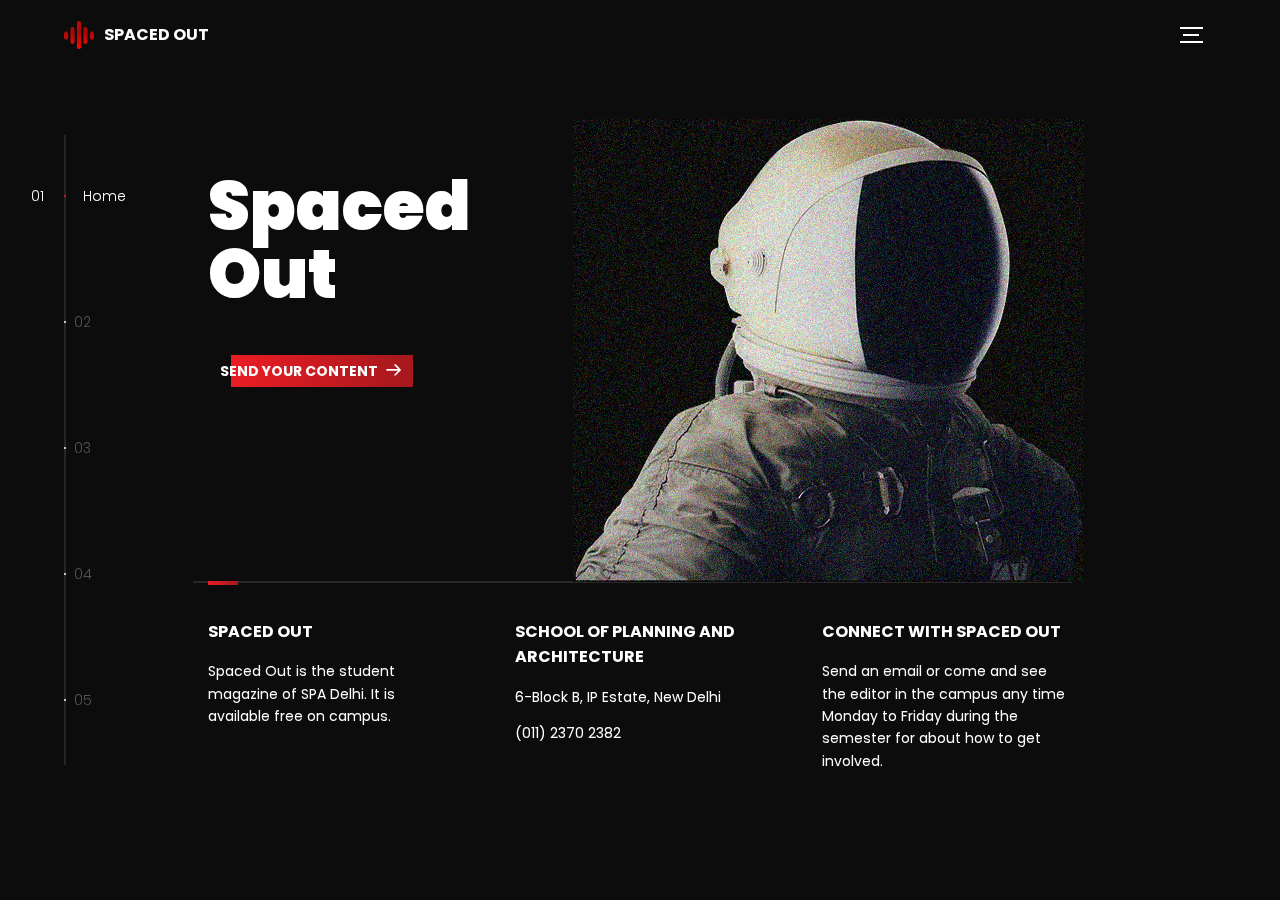
==== index.html @ c253ac68 "first commit" ====
<!DOCTYPE html>
<html lang="en">
<head>
  <title>Spaced Out</title>
  <meta charset="utf-8">
  <meta name="viewport" content="width=device-width, initial-scale=1">
  <meta http-equiv="X-UA-Compatible" content="IE=edge">
  <meta name="description" content="Official Student Magazine of SPA Delhi">
  <meta name="keywords" content="magazine, spacedout, architecture, spa">
  <meta name="author" content="Ansh Sharma">
  <link rel='shortcut icon' href='assets/img/favicon.ico' type='image/x-icon' />
  <link rel="stylesheet" href="assets/css/main.css">
</head>
<body>

<!-- notification for small viewports and landscape oriented smartphones -->
<div class="device-notification">
  <a class="device-notification--logo" href="#0">
    <img src="assets/img/logo.png" alt="Spaced Out">
    <p>Spaced Out</p>
  </a>
  <p class="device-notification--message">Spaced Out has so much to offer that we must request you orient your device to portrait or find a larger screen. You won't be disappointed.</p>
</div>

<div class="perspective effect-rotate-left">
  <div class="container"><div class="outer-nav--return"></div>
    <div id="viewport" class="l-viewport">
      <div class="l-wrapper">
        <header class="header">
          <a class="header--logo" href="#0">
            <img src="assets/img/logo.png" alt="Spaced Out">
            <p>Spaced Out</p>
          </a>
          <button class="header--cta cta">Get Involved</button>
          <div class="header--nav-toggle">
            <span></span>
          </div>
        </header>
        <nav class="l-side-nav">
          <ul class="side-nav">
            <li class="is-active"><span>Home</span></li>
            <li><span>Illustrations</span></li>
            <li><span>Full Issue</span></li>
            <li><span>About</span></li>
            <li><span>Get Involved</span></li>
          </ul>
        </nav>
        <ul class="l-main-content main-content">
          <li class="l-section section section--is-active">
            <div class="intro">
              <div class="intro--banner">
                <h1>Spaced<br>Out</h1>
                <button class="cta">Send your content
                  <svg version="1.1" id="Layer_1" xmlns="http://www.w3.org/2000/svg" xmlns:xlink="http://www.w3.org/1999/xlink" x="0px" y="0px" viewBox="0 0 150 118" style="enable-background:new 0 0 150 118;" xml:space="preserve">
                  <g transform="translate(0.000000,118.000000) scale(0.100000,-0.100000)">
                    <path d="M870,1167c-34-17-55-57-46-90c3-15,81-100,194-211l187-185l-565-1c-431,0-571-3-590-13c-55-28-64-94-18-137c21-20,33-20,597-20h575l-192-193C800,103,794,94,849,39c20-20,39-29,61-29c28,0,63,30,298,262c147,144,272,271,279,282c30,51,23,60-219,304C947,1180,926,1196,870,1167z"/>
                  </g>
                  </svg>
                  <span class="btn-background"></span>
                </button>
                <img src="assets/img/astro.gif" alt="Welcome">
              </div>
              <div class="intro--options">
                <a href="#0">
                  <h3>Spaced Out</h3>
                  <p>Spaced Out is the student magazine of SPA Delhi. It is available free on campus.</p>
                </a>
                <a href="#0">
                  <h3>School of Planning and Architecture</h3>
                  <p>6-Block B, IP Estate, New Delhi</p>
                  <p>(011) 2370 2382</p>
                </a>
                <a href="#0">
                  <h3>Connect with Spaced Out</h3>
                  <p>Send an email or come and see the editor in the campus any time Monday to Friday during the semester for about how to get involved.</p>
                </a>
              </div>
            </div>
          </li>
          <li class="l-section section">
            <div class="work">
              <h2>Selected works</h2>
              <div class="work--lockup">
                <ul class="slider">
                  <li class="slider--item slider--item-left">
                    <a href="illustrations/1">
                      <div class="slider--item-image">
                        <img src="assets/img/work-pratyusha.jpg" alt="Pratyusha">
                      </div>
                      <p class="slider--item-title">Pratyusha</p>
                      <p class="slider--item-description">Graphic design.</p>
                    </a>
                  </li>
                  <li class="slider--item slider--item-center">
                    <a href="illustrations/2">
                      <div class="slider--item-image">
                        <img src="assets/img/work-raghav.jpg" alt="Raghav">
                      </div>
                      <p class="slider--item-title">Raghav</p>
                      <p class="slider--item-description">Graphic illustration</p>
                    </a>
                  </li>
                  <li class="slider--item slider--item-right">
                    <a href="illustrations/3">
                      <div class="slider--item-image">
                        <img src="assets/img/work-dhama.jpg" alt="Dhama">
                      </div>
                      <p class="slider--item-title">Dhama</p>
                      <p class="slider--item-description">Illustration on cartridge.</p>
                    </a>
                  </li>
                </ul>
                <div class="slider--prev">
                  <svg version="1.1" id="Layer_1" xmlns="http://www.w3.org/2000/svg" xmlns:xlink="http://www.w3.org/1999/xlink" x="0px" y="0px"
                  viewBox="0 0 150 118" style="enable-background:new 0 0 150 118;" xml:space="preserve">
                  <g transform="translate(0.000000,118.000000) scale(0.100000,-0.100000)">
                    <path d="M561,1169C525,1155,10,640,3,612c-3-13,1-36,8-52c8-15,134-145,281-289C527,41,562,10,590,10c22,0,41,9,61,29
                    c55,55,49,64-163,278L296,510h575c564,0,576,0,597,20c46,43,37,109-18,137c-19,10-159,13-590,13l-565,1l182,180
                    c101,99,187,188,193,199c16,30,12,57-12,84C631,1174,595,1183,561,1169z"/>
                  </g>
                  </svg>
                </div>
                <div class="slider--next">
                  <svg version="1.1" id="Layer_1" xmlns="http://www.w3.org/2000/svg" xmlns:xlink="http://www.w3.org/1999/xlink" x="0px" y="0px" viewBox="0 0 150 118" style="enable-background:new 0 0 150 118;" xml:space="preserve">
                  <g transform="translate(0.000000,118.000000) scale(0.100000,-0.100000)">
                    <path d="M870,1167c-34-17-55-57-46-90c3-15,81-100,194-211l187-185l-565-1c-431,0-571-3-590-13c-55-28-64-94-18-137c21-20,33-20,597-20h575l-192-193C800,103,794,94,849,39c20-20,39-29,61-29c28,0,63,30,298,262c147,144,272,271,279,282c30,51,23,60-219,304C947,1180,926,1196,870,1167z"/>
                  </g>
                  </svg>
                </div>
              </div>
            </div>
          </li>
          <li class="l-section section">
            <div class="about">
              <div class="about--banner">
                <h2>Previously<br>on Spaced<br>Out</h2>
                <a href="#0">Coming soon
                  <span>
                    <svg version="1.1" id="Layer_1" xmlns="http://www.w3.org/2000/svg" xmlns:xlink="http://www.w3.org/1999/xlink" x="0px" y="0px" viewBox="0 0 150 118" style="enable-background:new 0 0 150 118;" xml:space="preserve">
                    <g transform="translate(0.000000,118.000000) scale(0.100000,-0.100000)">
                      <path d="M870,1167c-34-17-55-57-46-90c3-15,81-100,194-211l187-185l-565-1c-431,0-571-3-590-13c-55-28-64-94-18-137c21-20,33-20,597-20h575l-192-193C800,103,794,94,849,39c20-20,39-29,61-29c28,0,63,30,298,262c147,144,272,271,279,282c30,51,23,60-219,304C947,1180,926,1196,870,1167z"/>
                    </g>
                    </svg>
                  </span>
                </a>
                <img src="assets/img/about-visual.gif" alt="About Us">
              </div>
              <div class="about--options">
                <a href="https://issuu.com/thetriangle.spadelhi/docs/the_triangle__issue_iv">
                  <h3>Issue 4 Vol. 1</h3>
                </a>
                <a href="https://issuu.com/anshubhardwaj/docs/final_final">
                  <h3>Issue 3 Vol. 1</h3>
                </a>
                <a href="https://issuu.com/thetriangle.spadelhi/docs/the_triangle_issue_2_vol_1">
                  <h3>Issue 2 Vol. 1</h3>
                </a>
              </div>
            </div>
          </li>
          <li class="l-section section">
            <div class="contact">
              <div class="contact--lockup">
                <div class="modal">
                  <div class="modal--information">
                    <!-- <p>6-Block B, IP Estate, New Delhi, Delhi - 110002</p>
                    <a href="mailto:anshh999@gmail.com">anshh999@gmail.com</a>
                    <a href="tel:+918989541211">+91 8989541211</a> -->
                    <h2>ABOUT SPACED OUT</h2>
                    <p><i>Spaced Out</i>, our 16-page monthly magazine covers a wide range of issues relevant to students and the wider public, from current events to public profiles, domestic and international politics, opinion and a wide range of arts.</p>
                    <span onclick="location='/letterspolicy'" class="link--kurkure" data-letters="To the editor">Letters policy</span><br/>
                    <span onclick="location='/subscription'" class="link--kurkure" data-letters="Quarterly">Subscription</span><br/>
                    <span onclick="location='/legal'" class="link--kurkure" data-letters="Legal">Policies</span>
                  </div>
                  <ul class="modal--options">
                    <!-- <li><a href="#0">Twitter</a></li>
                    <li><a href="#0">Issuu</a></li>
                    <li><a href="mailto:anshh999@gmail.com">Contact Us</a></li> -->
                  </ul>
                </div>
              </div>
            </div>
          </li>
          <li class="l-section section">
            <div class="hire">
              <h2>You want to send in</h2>
              <!-- checkout formspree.io for easy form setup -->
              <form class="work-request" action="https://formsubmit.co/7abcf09aa7094fb638a0b72305e1bea5" method="POST" enctype="multipart/form-data">
                <div class="work-request--options">
                  <span class="options-a">
                    <input id="opt-1" type="checkbox" value="letters" name="checkboxletters">
                    <label for="opt-1">
                      <svg version="1.1" id="Layer_1" xmlns="http://www.w3.org/2000/svg" xmlns:xlink="http://www.w3.org/1999/xlink" x="0px" y="0px"
                      viewBox="0 0 150 111" style="enable-background:new 0 0 150 111;" xml:space="preserve">
                      <g transform="translate(0.000000,111.000000) scale(0.100000,-0.100000)">
                        <path d="M950,705L555,310L360,505C253,612,160,700,155,700c-6,0-44-34-85-75l-75-75l278-278L550-5l475,475c261,261,475,480,475,485c0,13-132,145-145,145C1349,1100,1167,922,950,705z"/>
                      </g>
                      </svg>
                      Letters to Editor
                    </label>
                    <input id="opt-2" type="checkbox" value="graphic designs" name="checkboxgraphics">
                    <label for="opt-2">
                      <svg version="1.1" id="Layer_1" xmlns="http://www.w3.org/2000/svg" xmlns:xlink="http://www.w3.org/1999/xlink" x="0px" y="0px"
                      viewBox="0 0 150 111" style="enable-background:new 0 0 150 111;" xml:space="preserve">
                      <g transform="translate(0.000000,111.000000) scale(0.100000,-0.100000)">
                        <path d="M950,705L555,310L360,505C253,612,160,700,155,700c-6,0-44-34-85-75l-75-75l278-278L550-5l475,475c261,261,475,480,475,485c0,13-132,145-145,145C1349,1100,1167,922,950,705z"/>
                      </g>
                      </svg>
                      Graphic Designs
                    </label>
                    <input id="opt-3" type="checkbox" value="illustration" name="checkboxillustrations">
                    <label for="opt-3">
                      <svg version="1.1" id="Layer_1" xmlns="http://www.w3.org/2000/svg" xmlns:xlink="http://www.w3.org/1999/xlink" x="0px" y="0px"
                      viewBox="0 0 150 111" style="enable-background:new 0 0 150 111;" xml:space="preserve">
                      <g transform="translate(0.000000,111.000000) scale(0.100000,-0.100000)">
                        <path d="M950,705L555,310L360,505C253,612,160,700,155,700c-6,0-44-34-85-75l-75-75l278-278L550-5l475,475c261,261,475,480,475,485c0,13-132,145-145,145C1349,1100,1167,922,950,705z"/>
                      </g>
                      </svg>
                      Illustration
                    </label>
                  </span>
                  <span class="options-b">
                    <input id="opt-4" type="checkbox" value="photography" name="checkboxphotography">
                    <label for="opt-4">
                      <svg version="1.1" id="Layer_1" xmlns="http://www.w3.org/2000/svg" xmlns:xlink="http://www.w3.org/1999/xlink" x="0px" y="0px"
                      viewBox="0 0 150 111" style="enable-background:new 0 0 150 111;" xml:space="preserve">
                      <g transform="translate(0.000000,111.000000) scale(0.100000,-0.100000)">
                        <path d="M950,705L555,310L360,505C253,612,160,700,155,700c-6,0-44-34-85-75l-75-75l278-278L550-5l475,475c261,261,475,480,475,485c0,13-132,145-145,145C1349,1100,1167,922,950,705z"/>
                      </g>
                      </svg>
                      Photography
                    </label>
                    <input id="opt-5" type="checkbox" value="writings" name="checkboxwritings">
                    <label for="opt-5">
                      <svg version="1.1" id="Layer_1" xmlns="http://www.w3.org/2000/svg" xmlns:xlink="http://www.w3.org/1999/xlink" x="0px" y="0px"
                      viewBox="0 0 150 111" style="enable-background:new 0 0 150 111;" xml:space="preserve">
                      <g transform="translate(0.000000,111.000000) scale(0.100000,-0.100000)">
                        <path d="M950,705L555,310L360,505C253,612,160,700,155,700c-6,0-44-34-85-75l-75-75l278-278L550-5l475,475c261,261,475,480,475,485c0,13-132,145-145,145C1349,1100,1167,922,950,705z"/>
                      </g>
                      </svg>
                      Writings
                    </label>
                    <input id="opt-6" type="checkbox" value="opinion" name="checkboxopinion">
                    <label for="opt-6">
                      <svg version="1.1" id="Layer_1" xmlns="http://www.w3.org/2000/svg" xmlns:xlink="http://www.w3.org/1999/xlink" x="0px" y="0px"
                      viewBox="0 0 150 111" style="enable-background:new 0 0 150 111;" xml:space="preserve">
                      <g transform="translate(0.000000,111.000000) scale(0.100000,-0.100000)">
                        <path d="M950,705L555,310L360,505C253,612,160,700,155,700c-6,0-44-34-85-75l-75-75l278-278L550-5l475,475c261,261,475,480,475,485c0,13-132,145-145,145C1349,1100,1167,922,950,705z"/>
                      </g>
                      </svg>
                      Opinion
                    </label>
                  </span>
                </div>
                <div class="work-request--information">
                  <div class="information-name">
                    <input id="name" type="text" spellcheck="false" name="name" required>
                    <label for="name">Name</label>
                  </div>
                  <div class="information-email">
                    <input id="email" type="email" spellcheck="false" name="replyto" required>
                    <label for="email">Email</label>
                  </div>
                </div>
                <div class="work-request--information">
                    <div class="information-file">
                        <input id="file" type="file" spellcheck="false" name="attachment" required multiple>
                        <!-- <label for="file">Attach file</label> -->
                      </div>
                </div>
                <input type="submit" value="Send Content">
              </form>
            </div>
          </li>
        </ul>
      </div>
    </div>
  </div>
  <ul class="outer-nav">
    <li class="is-active">Home</li>
    <li>Illustrations</li>
    <li>Full Issue</li>
    <li>About</li>
    <li>Get Involved</li>
  </ul>
</div>

<script src="https://ajax.googleapis.com/ajax/libs/jquery/2.2.4/jquery.min.js"></script>
<script>window.jQuery || document.write('<script src="assets/js/vendor/jquery-2.2.4.min.js"><\/script>')</script>
<script src="assets/js/functions-min.js"></script>
</body>
</html>
---- assets/css/main.css ----
@charset "UTF-8";
@font-face {
  font-family: 'Poppins';
  src: url("fonts/Poppins-Black.eot");
  src: local("☺"), url("fonts/Poppins-Black.woff") format("woff"), url("fonts/Poppins-Black.ttf") format("truetype"), url("fonts/Poppins-Black.svg") format("svg");
  font-weight: 900;
  font-style: normal;
}

@font-face {
  font-family: 'Poppins';
  src: url("fonts/Poppins-Bold.eot");
  src: local("☺"), url("fonts/Poppins-Bold.woff") format("woff"), url("fonts/Poppins-Bold.ttf") format("truetype"), url("fonts/Poppins-Bold.svg") format("svg");
  font-weight: 700;
  font-style: normal;
}

@font-face {
  font-family: 'Poppins';
  src: url("fonts/Poppins-Regular.eot");
  src: local("☺"), url("fonts/Poppins-Regular.woff") format("woff"), url("fonts/Poppins-Regular.ttf") format("truetype"), url("fonts/Poppins-Regular.svg") format("svg");
  font-weight: 400;
  font-style: normal;
}

@font-face {
  font-family: 'Poppins';
  src: url("fonts/Poppins-Light.eot");
  src: local("☺"), url("fonts/Poppins-Light.woff") format("woff"), url("fonts/Poppins-Light.ttf") format("truetype"), url("fonts/Poppins-Light.svg") format("svg");
  font-weight: 300;
  font-style: normal;
}

/*! normalize.css v3.0.2 | MIT License | git.io/normalize */
html {
  font-family: sans-serif;
  -ms-text-size-adjust: 100%;
  -webkit-text-size-adjust: 100%;
}

body {
  margin: 0;
  text-rendering: optimizeLegibility;
}

article,
aside,
details,
figcaption,
figure,
footer,
header,
hgroup,
main,
menu,
nav,
section,
summary {
  display: block;
}

audio,
canvas,
progress,
video {
  display: inline-block;
  vertical-align: baseline;
}

audio:not([controls]) {
  display: none;
  height: 0;
}

[hidden],
template {
  display: none;
}

a {
  background-color: transparent;
}

a:active,
a:hover {
  outline: 0;
}

abbr[title] {
  border-bottom: 1px dotted;
}

b,
strong {
  font-weight: bold;
}

dfn {
  font-style: italic;
}

h1 {
  font-size: 2em;
  margin: 0.67em 0;
}

mark {
  background: #ff0;
  color: #000;
}

small {
  font-size: 80%;
}

sub,
sup {
  font-size: 75%;
  line-height: 0;
  position: relative;
  vertical-align: baseline;
}

sup {
  top: -0.5em;
}

sub {
  bottom: -0.25em;
}

img {
  border: 0;
}

svg:not(:root) {
  overflow: hidden;
}

figure {
  margin: 1em 40px;
}

hr {
  -webkit-box-sizing: content-box;
          box-sizing: content-box;
  height: 0;
}

pre {
  overflow: auto;
}

.social {
  list-style: none;
  list-style-position: inside;
  margin: 0;
  padding: 0;
}

a.social {
  position: relative;
  text-decoration: none;
  color: #ffffff;
  border-bottom: 1px solid #eb1d24;
}

code,
kbd,
pre,
samp {
  font-family: monospace, monospace;
  font-size: 1em;
}

button,
input,
optgroup,
select,
textarea {
  color: inherit;
  font: inherit;
  margin: 0;
}

button {
  overflow: visible;
}

button,
select {
  text-transform: none;
}

button,
html input[type="button"],
input[type="reset"],
input[type="submit"] {
  -webkit-appearance: button;
  cursor: pointer;
}

button[disabled],
html input[disabled] {
  cursor: default;
}

button::-moz-focus-inner,
input::-moz-focus-inner {
  border: 0;
  padding: 0;
}

input {
  line-height: normal;
}

input[type="checkbox"],
input[type="radio"] {
  -webkit-box-sizing: border-box;
          box-sizing: border-box;
  padding: 0;
}

input[type="number"]::-webkit-inner-spin-button,
input[type="number"]::-webkit-outer-spin-button {
  height: auto;
}

input[type="search"] {
  -webkit-appearance: textfield;
  -webkit-box-sizing: content-box;
  box-sizing: content-box;
}

input[type="search"]::-webkit-search-cancel-button,
input[type="search"]::-webkit-search-decoration {
  -webkit-appearance: none;
}

fieldset {
  border: 1px solid #c0c0c0;
  margin: 0 2px;
  padding: 0.35em 0.625em 0.75em;
}

legend {
  border: 0;
  padding: 0;
}

textarea {
  overflow: auto;
}

optgroup {
  font-weight: bold;
}

table {
  border-collapse: collapse;
  border-spacing: 0;
}

td,
th {
  padding: 0;
}

::-moz-selection {
  background: #FFF498;
}

::selection {
  background: #FFF498;
}

::-moz-selection {
  background: #FFF498;
}

img::-moz-selection {
  background: transparent;
}

img::selection {
  background: transparent;
}

img::-moz-selection {
  background: transparent;
}

body {
  -webkit-tap-highlight-color: #FFF498;
}

body {
  background-color: #0c0c0c;
  font-size: 14px;
  line-height: 1.6;
  font-family: "Poppins", sans-serif;
  color: #fff;
  -webkit-font-smoothing: antialiased;
  -webkit-text-size-adjust: 100%;
}

.l-viewport {
  position: relative;
  width: 100%;
  height: 100vh;
  -webkit-box-shadow: 0 0 45px 5px rgba(0, 0, 0, 0.85);
          box-shadow: 0 0 45px 5px rgba(0, 0, 0, 0.85);
  overflow: hidden;
}

.l-wrapper {
  position: relative;
  width: 1440px;
  max-width: 90%;
  height: 100%;
  margin: 0 auto;
}

.l-side-nav {
  position: absolute;
  left: 0;
  display: -webkit-box;
  display: -ms-flexbox;
  display: flex;
  height: 100%;
  -webkit-box-align: center;
      -ms-flex-align: center;
          align-items: center;
}

.l-side-nav::before {
  content: "";
  position: absolute;
  top: 50%;
  left: 0;
  -webkit-transform: translateY(-50%);
          transform: translateY(-50%);
  width: 2px;
  height: 70%;
  max-height: 750px;
  background-color: #555;
  opacity: .35;
  z-index: 10;
}

@media (max-width: 1180px) {
  .l-side-nav {
    display: none;
  }
}

.l-main-content {
  position: relative;
  width: 100%;
  height: 100%;
  margin: 0;
  padding: 0;
  list-style: none;
}

.l-section {
  position: absolute;
  width: 100%;
  height: 100%;
}

.device-notification {
  display: none;
  position: fixed;
  top: 0;
  left: 0;
  width: 100%;
  height: 100%;
  -webkit-box-orient: vertical;
  -webkit-box-direction: normal;
      -ms-flex-direction: column;
          flex-direction: column;
  -webkit-box-align: center;
      -ms-flex-align: center;
          align-items: center;
  -webkit-box-pack: center;
      -ms-flex-pack: center;
          justify-content: center;
  background-color: #0c0c0c;
  z-index: 12;
}

.device-notification--logo {
  display: -webkit-box;
  display: -ms-flexbox;
  display: flex;
  -webkit-box-align: center;
      -ms-flex-align: center;
          align-items: center;
  text-decoration: none;
  color: #fff;
}

.device-notification--logo p {
  margin: 0 0 0 10px;
  font-size: 16px;
  font-weight: 700;
  text-transform: uppercase;
}

.device-notification--message {
  width: 70%;
  margin: 30px 0 0 0;
  font-weight: 700;
  text-align: center;
}

@media (max-width: 767px) and (min-width: 601px) and (max-height: 680px) {
  .device-notification {
    display: -webkit-box;
    display: -ms-flexbox;
    display: flex;
  }
}

@media (max-width: 600px) and (min-width: 480px) and (max-height: 580px) {
  .device-notification {
    display: -webkit-box;
    display: -ms-flexbox;
    display: flex;
  }
}

@media (max-width: 736px) and (min-width: 360px) and (orientation: landscape) {
  .device-notification {
    display: -webkit-box;
    display: -ms-flexbox;
    display: flex;
  }
}

@media (max-width: 359px) {
  .device-notification {
    display: -webkit-box;
    display: -ms-flexbox;
    display: flex;
  }
}

.section {
  opacity: 0;
  visibility: hidden;
  -webkit-transition: opacity .4s ease-in-out, visibility 0s .4s;
  transition: opacity .4s ease-in-out, visibility 0s .4s;
}

.section--is-active {
  opacity: 1;
  visibility: visible;
  z-index: 1;
  -webkit-transition: opacity .4s ease-in-out .4s;
  transition: opacity .4s ease-in-out .4s;
}

.section--next {
  -webkit-transform: translateY(-45px);
          transform: translateY(-45px);
  -webkit-transition: -webkit-transform .4s ease-in-out;
  transition: -webkit-transform .4s ease-in-out;
  transition: transform .4s ease-in-out;
  transition: transform .4s ease-in-out, -webkit-transform .4s ease-in-out;
}

.section--prev {
  -webkit-transform: translateY(45px);
          transform: translateY(45px);
  -webkit-transition: -webkit-transform .4s ease-in-out;
  transition: -webkit-transform .4s ease-in-out;
  transition: transform .4s ease-in-out;
  transition: transform .4s ease-in-out, -webkit-transform .4s ease-in-out;
}

.header {
  position: absolute;
  top: 0;
  left: 0;
  display: -webkit-box;
  display: -ms-flexbox;
  display: flex;
  width: 100%;
  height: 70px;
  -webkit-box-align: center;
      -ms-flex-align: center;
          align-items: center;
  -webkit-box-pack: justify;
      -ms-flex-pack: justify;
          justify-content: space-between;
  z-index: 10;
}

.header--logo {
  display: -webkit-box;
  display: -ms-flexbox;
  display: flex;
  -webkit-box-align: center;
      -ms-flex-align: center;
          align-items: center;
  text-decoration: none;
  color: #fff;
}

.header--logo p {
  margin: 0 0 0 10px;
  font-size: 16px;
  font-weight: 700;
  text-transform: uppercase;
}

.header--nav-toggle {
  display: -webkit-box;
  display: -ms-flexbox;
  display: flex;
  width: 50px;
  height: 50px;
  -webkit-box-orient: vertical;
  -webkit-box-direction: normal;
      -ms-flex-direction: column;
          flex-direction: column;
  -webkit-box-align: center;
      -ms-flex-align: center;
          align-items: center;
  -webkit-box-pack: center;
      -ms-flex-pack: center;
          justify-content: center;
  cursor: pointer;
}

.header--nav-toggle span, .header--nav-toggle::before, .header--nav-toggle::after {
  content: "";
  position: relative;
  width: 16px;
  height: 2px;
  background-color: #fff;
}

.header--nav-toggle::before {
  bottom: 5px;
  width: 23px;
}

.header--nav-toggle::after {
  top: 5px;
  width: 23px;
}

.header--cta {
  position: absolute;
  top: 50%;
  left: 50%;
  -webkit-transform: translate(-50%, -50%);
          transform: translate(-50%, -50%);
  padding: 0 20px;
  line-height: 30px;
  text-decoration: none;
  color: #fff;
  font-weight: 700;
  text-transform: uppercase;
  background-image: linear-gradient(to right, #eb1d24, #a4181d);
  border: none;
  opacity: 0;
  visibility: hidden;
  -webkit-transition: opacity .4s ease-in-out, visibility 0s .4s;
  transition: opacity .4s ease-in-out, visibility 0s .4s;
}

.header--cta:focus {
  outline: none;
}

.header--cta.is-active {
  opacity: 1;
  visibility: visible;
  -webkit-transition: opacity .4s ease-in-out .4s;
  transition: opacity .4s ease-in-out .4s;
}

@media (max-width: 767px) {
  .header--cta {
    display: none;
  }
}

.side-nav {
  position: relative;
  display: -webkit-box;
  display: -ms-flexbox;
  display: flex;
  width: 100px;
  height: 70%;
  max-height: 750px;
  -webkit-box-orient: vertical;
  -webkit-box-direction: normal;
      -ms-flex-direction: column;
          flex-direction: column;
  -ms-flex-pack: distribute;
      justify-content: space-around;
  margin: 0;
  padding: 0;
  list-style-position: inside;
  z-index: 10;
}

.side-nav > li {
  position: relative;
  top: -5px;
  color: #fff;
  font-size: 6px;
  cursor: pointer;
}

.side-nav > li span {
  position: relative;
  top: 3px;
  left: 10px;
  color: #fff;
  font-size: 14px;
  font-weight: 300;
  opacity: 0;
  visibility: hidden;
}

.side-nav > li::before {
  position: absolute;
  top: 3px;
  left: 10px;
  color: #555;
  font-size: 14px;
  font-weight: 300;
}

.side-nav li:nth-child(1)::before {
  content: "01";
}

.side-nav li:nth-child(2)::before {
  content: "02";
}

.side-nav li:nth-child(3)::before {
  content: "03";
}

.side-nav li:nth-child(4)::before {
  content: "04";
}

.side-nav li:nth-child(5)::before {
  content: "05";
}

.side-nav li.is-active {
  color: #eb1d24;
  -webkit-transition: color .4s ease-in-out;
  transition: color .4s ease-in-out;
}

.side-nav li.is-active span {
  opacity: 1;
  visibility: visible;
  -webkit-transition: opacity .4s ease-in-out;
  transition: opacity .4s ease-in-out;
}

.side-nav li.is-active::before {
  left: -33px;
  color: #fff;
}

.intro {
  position: relative;
  display: -webkit-box;
  display: -ms-flexbox;
  display: flex;
  width: 900px;
  max-width: 75%;
  height: 100%;
  -webkit-box-orient: vertical;
  -webkit-box-direction: normal;
      -ms-flex-direction: column;
          flex-direction: column;
  -webkit-box-pack: center;
      -ms-flex-pack: center;
          justify-content: center;
  margin: 0 auto;
}

@media (max-width: 1180px) {
  .intro {
    max-width: 100%;
  }
}

.intro--banner {
  position: relative;
  height: 475px;
}

.intro--banner::before {
  content: "";
  position: absolute;
  bottom: 20px;
  left: -15px;
  right: 0;
  height: 2px;
  background-color: #282828;
}

.intro--banner::after {
  content: "";
  position: absolute;
  bottom: 18px;
  left: 0;
  width: 30px;
  height: 4px;
  background-image: linear-gradient(to right, #eb1d24, #a4181d);
}

.intro--banner h1 {
  position: relative;
  font-size: 68px;
  font-weight: 900;
  line-height: 1;
  z-index: 1;
}

.intro--banner button {
  position: relative;
  padding: 5px 17px 5px 12px;
  font-weight: 700;
  text-transform: uppercase;
  background-color: transparent;
  border: none;
}

.intro--banner button .btn-background {
  position: absolute;
  top: 0;
  left: 23px;
  right: 0;
  height: 100%;
  background-image: linear-gradient(to right, #eb1d24, #a4181d);
  z-index: -1;
  -webkit-transition: left .2s ease-in-out;
  transition: left .2s ease-in-out;
}

.intro--banner button:hover .btn-background {
  left: 0;
}

.intro--banner button:focus {
  outline: none;
}

.intro--banner button svg {
  position: relative;
  left: 5px;
  width: 15px;
  fill: #fff;
}

.intro--banner img {
  position: absolute;
  bottom: 21px;
  right: -12px;
}

.intro--options {
  display: -webkit-box;
  display: -ms-flexbox;
  display: flex;
  -webkit-box-pack: justify;
      -ms-flex-pack: justify;
          justify-content: space-between;
  margin: 0;
  padding: 0;
  list-style: none;
}

.intro--options > a {
  max-width: 250px;
  text-decoration: none;
  color: #ffffff;
  -webkit-transition: color .2s ease-in-out;
  transition: color .2s ease-in-out;
}

.intro--options > a:hover {
  color: rgb(254, 249, 68);;
}

.intro--options h3 {
  font-size: 16px;
  text-transform: uppercase;
}

.intro--options p {
  margin-bottom: 0;
}

@media (max-width: 900px) {
  .intro--banner {
    height: 380px;
  }
  .intro--banner h1 {
    font-size: 55px;
  }
  .intro--banner img {
    width: 430px;
  }
  .intro--options > a {
    margin-right: 30px;
  }
  .intro--options > a:last-child {
    margin-right: 0;
  }
}

@media (max-width: 767px) {
  .intro--banner {
    height: 305px;
  }
  .intro--banner h1 {
    font-size: 44px;
  }
  .intro--banner img {
    width: 330px;
  }
  .intro--options {
    display: block;
  }
  .intro--options > a {
    display: block;
    max-width: 100%;
    margin: 0 0 30px 0;
  }
  .intro--options > a:last-child {
    margin-bottom: 0;
  }
}

@media (max-width: 600px) {
  .intro--banner {
    height: 360px;
  }
  .intro--banner h1 {
    font-size: 55px;
  }
  .intro--banner img {
    display: none;
  }
}

@media (max-width: 600px) and (max-height: 750px) {
  .intro--banner {
    height: auto;
  }
  .intro--banner::before, .intro--banner::after {
    display: none;
  }
  .intro--banner h1 {
    margin-top: 0;
  }
  .intro--options {
    display: none;
  }
}

.work {
  position: relative;
  display: -webkit-box;
  display: -ms-flexbox;
  display: flex;
  width: 960px;
  max-width: 80%;
  height: 100%;
  -webkit-box-orient: vertical;
  -webkit-box-direction: normal;
      -ms-flex-direction: column;
          flex-direction: column;
  -webkit-box-pack: center;
      -ms-flex-pack: center;
          justify-content: center;
  margin: 0 auto;
}

@media (max-width: 1180px) {
  .work {
    max-width: 100%;
  }
}

.work h2 {
  margin: 0 0 20px 0;
  font-size: 30px;
  text-align: center;
}

.work--lockup {
  position: relative;
}

.work--lockup .slider {
  position: relative;
  display: -webkit-box;
  display: -ms-flexbox;
  display: flex;
  width: 80%;
  margin: 0 auto;
  padding: 0;
  list-style: none;
}

.work--lockup .slider--item {
  position: absolute;
  display: none;
  text-align: center;
}

.work--lockup .slider--item a {
  text-decoration: none;
  color: #858585;
}

.work--lockup .slider--item-title {
  margin-top: 10px;
  font-size: 12px;
  font-weight: 700;
  text-transform: uppercase;
}

.work--lockup .slider--item-description {
  display: none;
  max-width: 250px;
  margin: 0 auto;
}

.work--lockup .slider--item-image {
  width: 150px;
  height: 150px;
  margin: 0 auto;
  border-radius: 50%;
  overflow: hidden;
  /* Blur */
  -webkit-filter: blur(3px);
	filter: blur(3px);
}

.slider--item-image:hover {
  -webkit-filter: blur(0);
  filter: blur(0);
  -webkit-transition: .3s ease-in-out;
	transition: .3s ease-in-out;
}

.work--lockup .slider--item-image img {
  width: 100%;
}

.work--lockup .slider--item-left {
  top: 50%;
  left: 0;
  -webkit-transform: translateY(-50%);
          transform: translateY(-50%);
  display: block;
}

.work--lockup .slider--item-right {
  top: 50%;
  right: 0;
  -webkit-transform: translateY(-50%);
          transform: translateY(-50%);
  display: block;
}

.work--lockup .slider--item-center {
  position: relative;
  top: 30px;
  left: 50%;
  -webkit-transform: translateX(-50%);
          transform: translateX(-50%);
  display: block;
}

.work--lockup .slider--item-center a {
  color: #fff;
}

.work--lockup .slider--item-center .slider--item-title {
  margin-top: 25px;
  font-size: 16px;
}

.work--lockup .slider--item-center .slider--item-description {
  display: block;
}

.work--lockup .slider--item-center .slider--item-image {
  width: 300px;
  height: 300px;
}

.work--lockup .slider--next,
.work--lockup .slider--prev {
  position: absolute;
  top: 160px;
  display: -webkit-box;
  display: -ms-flexbox;
  display: flex;
  width: 50px;
  height: 50px;
  -webkit-box-align: center;
      -ms-flex-align: center;
          align-items: center;
  -webkit-box-pack: center;
      -ms-flex-pack: center;
          justify-content: center;
  background-color: #282828;
  border-radius: 50%;
  cursor: pointer;
}

.work--lockup .slider--next svg,
.work--lockup .slider--prev svg {
  width: 20px;
  fill: #fff;
}

.work--lockup .slider--next {
  right: 0;
}

.work--lockup .slider--prev {
  left: 0;
}

@media (max-width: 900px) {
  .work--lockup .slider--item-image {
    width: 120px;
    height: 120px;
  }
  .work--lockup .slider--item-center .slider--item-image {
    width: 240px;
    height: 240px;
  }
  .work--lockup .slider--next,
  .work--lockup .slider--prev {
    top: 130px;
  }
}

@media (max-width: 767px) {
  .work--lockup .slider {
    width: 75%;
  }
  .work--lockup .slider--item-image {
    width: 90px;
    height: 90px;
  }
  .work--lockup .slider--item-center .slider--item-image {
    width: 190px;
    height: 190px;
  }
  .work--lockup .slider--next,
  .work--lockup .slider--prev {
    top: 105px;
  }
}

@media (max-width: 600px) {
  .work--lockup .slider {
    width: auto;
  }
  .work--lockup .slider--item-left, .work--lockup .slider--item-right {
    display: none;
  }
}

.about {
  position: relative;
  display: -webkit-box;
  display: -ms-flexbox;
  display: flex;
  width: 900px;
  max-width: 75%;
  height: 100%;
  -webkit-box-orient: vertical;
  -webkit-box-direction: normal;
      -ms-flex-direction: column;
          flex-direction: column;
  -webkit-box-pack: center;
      -ms-flex-pack: center;
          justify-content: center;
  margin: 0 auto;
}

@media (max-width: 1180px) {
  .about {
    max-width: 100%;
  }
}

.about--banner {
  position: relative;
  height: 475px;
}

.about--banner::before {
  content: "";
  position: absolute;
  top: 20px;
  left: 200px;
  -webkit-transform: rotate(-25deg);
          transform: rotate(-25deg);
  border: 5px solid #eb1d24;
  border-right-color: transparent;
  border-bottom-color: transparent;
}

.about--banner::after {
  content: "";
  position: absolute;
  top: 75px;
  left: 400px;
  -webkit-transform: rotate(45deg);
          transform: rotate(45deg);
  width: 10px;
  height: 10px;
  background-image: linear-gradient(to right, #eb1d24, #a4181d);
}

.about--banner h2 {
  position: relative;
  margin-top: 35px;
  font-size: 68px;
  font-weight: 900;
  line-height: 1;
  z-index: 1;
}

.about--banner h2::before {
  content: "";
  position: absolute;
  top: 60px;
  left: 268px;
  width: 30px;
  height: 30px;
  background-image: linear-gradient(to right, #eb1d24, #a4181d);
  border-radius: 50%;
}

.about--banner h2::after {
  content: "";
  position: absolute;
  top: 255px;
  left: 255px;
  width: 10px;
  height: 10px;
  background-image: linear-gradient(to right, #eb1d24, #a4181d);
}

.about--banner a {
  padding: 5px 17px 5px 0;
  text-decoration: none;
  color: #fff;
  font-weight: 700;
  text-transform: uppercase;
  background-color: transparent;
}

.about--banner a:hover svg {
  left: 10px;
}

.about--banner a svg {
  position: relative;
  left: 5px;
  width: 15px;
  fill: #fff;
  -webkit-transition: left .2s ease-in-out;
  transition: left .2s ease-in-out;
}

.about--banner img {
  position: absolute;
  bottom: -90px;
  right: -12px;
}

.about--options {
  display: -webkit-box;
  display: -ms-flexbox;
  display: flex;
  max-width: 600px;
  -webkit-box-pack: justify;
      -ms-flex-pack: justify;
          justify-content: space-between;
  margin: 0;
  padding: 0;
  list-style: none;
}

.about--options > a {
  position: relative;
  width: 150px;
  height: 75px;
  text-decoration: none;
  color: #fff;
  border: 10px solid #eb1d24;
  background-position: center;
  background-size: cover;
  background-repeat: no-repeat;
}

.about--options > a:nth-child(1) {
  background-image: url("../img/i4v1.png");
}

.about--options > a:nth-child(2) {
  background-image: url("../img/i3v1.png");
}

.about--options > a:nth-child(3) {
  background-image: url("../img/i2v1.png");
}

.about--options > a:hover h3 {
  bottom: -50px;
}

.about--options h3 {
  position: absolute;
  bottom: -38px;
  left: 10px;
  font-size: 16px;
  text-transform: uppercase;
  -webkit-transition: bottom .2s ease-in-out, left .2s ease-in-out;
  transition: bottom .2s ease-in-out, left .2s ease-in-out;
}

@media (max-width: 767px) {
  .about--banner {
    height: 305px;
  }
  .about--banner::before {
    top: 0;
    left: 125px;
  }
  .about--banner::after {
    top: 35px;
    left: 260px;
  }
  .about--banner h2 {
    margin-top: 10px;
    font-size: 44px;
  }
  .about--banner h2::before {
    top: 28px;
    left: 168px;
  }
  .about--banner h2::after {
    top: 163px;
    left: 163px;
  }
  .about--banner img {
    width: 315px;
  }
}

@media (max-width: 600px) {
  .about--banner {
    height: auto;
  }
  .about--banner::before {
    left: 155px;
  }
  .about--banner::after {
    left: 310px;
  }
  .about--banner h2 {
    margin-top: 0;
    font-size: 55px;
  }
  .about--banner h2::before {
    top: 43px;
    left: 214px;
  }
  .about--banner h2::after {
    top: 205px;
    left: 205px;
  }
  .about--banner img {
    display: none;
  }
  .about--options {
    display: none;
  }
}

.contact {
  position: fixed;
  top: 0;
  left: 0;
  width: 100%;
  height: 100%;
  background-image: url("../img/contact-visual.gif");
  background-position: center;
  background-size: cover;
  background-repeat: no-repeat;
}

.contact--lockup {
  position: relative;
  display: -webkit-box;
  display: -ms-flexbox;
  display: flex;
  width: 900px;
  max-width: 75%;
  height: 100%;
  -webkit-box-align: center;
      -ms-flex-align: center;
          align-items: center;
  -webkit-box-pack: end;
      -ms-flex-pack: end;
          justify-content: flex-end;
  margin: 0 auto;
}

@media (max-width: 1180px) {
  .contact--lockup {
    max-width: 90%;
  }
}

@media (max-width: 767px) {
  .contact--lockup {
    -webkit-box-pack: center;
        -ms-flex-pack: center;
            justify-content: center;
  }
}

.contact--lockup .modal {
  padding: 45px 45px;
  text-align: left;
  background-color: #0c0c0c;
  -webkit-box-shadow: 0 0 30px 0 rgba(0, 0, 0, 0.75);
          box-shadow: 0 0 30px 0 rgba(0, 0, 0, 0.75);
}

.contact--lockup .modal--information p,
.contact--lockup .modal--information a {
  display: block;
  margin: 14px 0;
  text-decoration: none;
  color: #fff;
  font-size: 16px;
  line-height: 30px;
  font-weight: 300;
}

.contact--lockup .modal--information p {
  margin-top: 0;
}

.contact--lockup .modal--options {
  margin: 0;
  padding: 0;
  list-style: none;
}

.contact--lockup .modal--options > li {
  width: 130px;
  margin: 0 auto 25px auto;
}

.contact--lockup .modal--options li:nth-child(1) {
  background-color: #1769ff;
}

.contact--lockup .modal--options li:nth-child(2) {
  background-color: #ea4c89;
}

.contact--lockup .modal--options li:nth-child(3) {
  margin-bottom: 0;
  background-image: linear-gradient(to right, #eb1d24, #a4181d);
  text-transform: uppercase;
}

.contact--lockup .modal--options a {
  display: block;
  width: 100%;
  padding: 8px 0;
  text-decoration: none;
  color: #fff;
  font-weight: 700;
}

.hire {
  position: relative;
  display: -webkit-box;
  display: -ms-flexbox;
  display: flex;
  width: 700px;
  max-width: 75%;
  height: 100%;
  -webkit-box-orient: vertical;
  -webkit-box-direction: normal;
      -ms-flex-direction: column;
          flex-direction: column;
  -webkit-box-pack: center;
      -ms-flex-pack: center;
          justify-content: center;
  margin: 0 auto;
}

@media (max-width: 1180px) {
  .hire {
    max-width: 100%;
  }
}

.hire h2 {
  margin: 0 0 20px 0;
  font-size: 30px;
  text-align: center;
}

.work-request {
  display: -webkit-box;
  display: -ms-flexbox;
  display: flex;
  width: 100%;
  -webkit-box-orient: vertical;
  -webkit-box-direction: normal;
      -ms-flex-direction: column;
          flex-direction: column;
  -webkit-box-align: center;
      -ms-flex-align: center;
          align-items: center;
  color: #fff;
}

.work-request input[type="submit"] {
  width: 400px;
  max-width: 100%;
  line-height: 50px;
  font-size: 16px;
  font-weight: 700;
  text-transform: uppercase;
  background-image: linear-gradient(to right, #eb1d24, #a4181d);
  border: none;
  border-radius: 0;
}

.work-request input[type="submit"]:focus {
  outline: none;
}

.work-request--options {
  display: -webkit-box;
  display: -ms-flexbox;
  display: flex;
  width: 100%;
  -webkit-box-orient: vertical;
  -webkit-box-direction: normal;
      -ms-flex-direction: column;
          flex-direction: column;
  -webkit-box-align: center;
      -ms-flex-align: center;
          align-items: center;
  margin: 30px 0;
}

.work-request--options .options-a {
  display: -webkit-box;
  display: -ms-flexbox;
  display: flex;
  width: 100%;
  -webkit-box-pack: justify;
      -ms-flex-pack: justify;
          justify-content: space-between;
}

.work-request--options .options-b {
  display: -webkit-box;
  display: -ms-flexbox;
  display: flex;
  width: 72%;
  -ms-flex-wrap: wrap;
      flex-wrap: wrap;
  -ms-flex-pack: distribute;
      justify-content: space-around;
}

.work-request--options label {
  display: block;
  width: 200px;
  margin-bottom: 30px;
  line-height: 50px;
  font-size: 16px;
  font-weight: 700;
  text-align: center;
  border: 2px solid #fff;
  cursor: pointer;
  -webkit-transition: background-color .2s ease-in-out, border-color .2s ease-in-out;
  transition: background-color .2s ease-in-out, border-color .2s ease-in-out;
}

.work-request--options label svg {
  position: relative;
  left: -5px;
  width: 0;
  fill: #fff;
  -webkit-transition: width .2s ease-in-out;
  transition: width .2s ease-in-out;
}

.work-request--options input[type="checkbox"] {
  display: none;
}

.work-request--options input[type="checkbox"]:checked + label {
  background-image: linear-gradient(to right, #eb1d24, #a4181d);
  border-color: #eb1d24;
}

.work-request--options input[type="checkbox"]:checked + label svg {
  width: 15px;
}

.work-request--information {
  display: -webkit-box;
  display: -ms-flexbox;
  display: flex;
  width: 100%;
  -webkit-box-pack: justify;
      -ms-flex-pack: justify;
          justify-content: space-between;
  margin-bottom: 60px;
}

.work-request--information .information-name,
.work-request--information .information-email {
  position: relative;
  width: 45%;
  height: 50px;
  font-size: 30px;
  font-weight: 300;
}

.work-request--information .information-file {
  position: relative;
  width: 100%;
  height: 50px;
  font-size: 30px;
  font-weight: 300;
}

.work-request--information input[type="text"],
.work-request--information input[type="email"],
.work-request--information input[type="file"] {
  width: 100%;
  padding: 0 0 5px 0;
  background-color: transparent;
  border: none;
  border-bottom: 1px solid #fff;
  border-radius: 0;
}

.work-request--information input[type="text"]:focus,
.work-request--information input[type="email"]:focus,
.work-request--information input[type="file"]:focus {
  outline: none;
  background-color: #0c0c0c;
}

.work-request--information label {
  position: absolute;
  top: 0;
  left: 0;
  pointer-events: none;
  -webkit-transition: top .2s ease-in-out, font-size .2s ease-in-out;
  transition: top .2s ease-in-out, font-size .2s ease-in-out;
}

.work-request--information input:focus + label,
.work-request--information input.has-value + label {
  top: -15px;
  font-size: 14px;
}

@media (max-width: 767px) {
  .work-request--options {
    -webkit-box-orient: horizontal;
    -webkit-box-direction: normal;
        -ms-flex-direction: row;
            flex-direction: row;
    -ms-flex-pack: distribute;
        justify-content: space-around;
  }
  .work-request--options .options-a,
  .work-request--options .options-b {
    display: block;
    width: auto;
  }
}

@media (max-width: 600px) {
  .work-request--options {
    margin: 20px 0;
  }
}

@media (max-width: 600px) and (max-width: 415px) {
  .work-request--options {
    -webkit-box-pack: justify;
        -ms-flex-pack: justify;
            justify-content: space-between;
  }
}

@media (max-width: 600px) {
  .work-request--options label {
    width: 150px;
    margin-bottom: 15px;
    font-size: 14px;
  }
  .work-request--options input[type="checkbox"]:checked + label svg {
    width: 12px;
  }
  .work-request--information {
    margin-bottom: 30px;
  }
  .work-request--information .information-name,
  .work-request--information .information-email,
  .work-request--information .information-file {
    height: 40px;
    font-size: 24px;
  }
}

.perspective {
  position: relative;
  width: 100%;
  height: 100%;
  overflow: hidden;
}

.perspective--modalview {
  position: fixed;
  -webkit-perspective: 1500px;
          perspective: 1500px;
}

.container {
  position: relative;
  -webkit-transform: translateZ(0) translateX(0) rotateY(0deg);
          transform: translateZ(0) translateX(0) rotateY(0deg);
  min-height: 100%;
  outline: 30px solid #eb1d24;
  -webkit-transition: -webkit-transform .4s;
  transition: -webkit-transform .4s;
  transition: transform .4s;
  transition: transform .4s, -webkit-transform .4s;
}

.modalview .container {
  position: absolute;
  width: 100%;
  height: 100%;
  overflow: hidden;
  -webkit-backface-visibility: hidden;
          backface-visibility: hidden;
}

.effect-rotate-left .container {
  -webkit-transform-origin: 0% 50%;
          transform-origin: 0% 50%;
  -webkit-transition: -webkit-transform .4s;
  transition: -webkit-transform .4s;
  transition: transform .4s;
  transition: transform .4s, -webkit-transform .4s;
}

.effect-rotate-left--animate .container {
  -webkit-transform: translateZ(-1800px) translateX(-50%) rotateY(45deg);
          transform: translateZ(-1800px) translateX(-50%) rotateY(45deg);
  outline: 30px solid #eb1d24;
}

.outer-nav {
  position: absolute;
  top: 50%;
  left: 55%;
  -webkit-transform: translateY(-50%);
          transform: translateY(-50%);
  -webkit-transform-style: preserve-3d;
          transform-style: preserve-3d;
  margin: 0;
  padding: 0;
  list-style: none;
  text-align: center;
  visibility: hidden;
  -webkit-transition: visibility 0s .2s;
  transition: visibility 0s .2s;
}

.outer-nav.is-vis {
  visibility: visible;
}

.outer-nav--return {
  position: absolute;
  top: 0;
  left: 0;
  width: 100%;
  height: 100%;
  display: none;
  cursor: pointer;
  z-index: 11;
}

.outer-nav--return.is-vis {
  display: block;
}

.outer-nav > li {
  -webkit-transform-style: preserve-3d;
          transform-style: preserve-3d;
  -webkit-transform: translateX(350px) translateZ(-1000px);
          transform: translateX(350px) translateZ(-1000px);
  font-size: 55px;
  font-weight: 900;
  opacity: 0;
  cursor: pointer;
  -webkit-transition: opacity .2s, -webkit-transform .2s;
  transition: opacity .2s, -webkit-transform .2s;
  transition: transform .2s, opacity .2s;
  transition: transform .2s, opacity .2s, -webkit-transform .2s;
}

.outer-nav > li.is-vis {
  -webkit-transform: translateX(0) translateZ(0);
          transform: translateX(0) translateZ(0);
  opacity: 1;
  -webkit-transition: opacity .4s, -webkit-transform .4s;
  transition: opacity .4s, -webkit-transform .4s;
  transition: transform .4s, opacity .4s;
  transition: transform .4s, opacity .4s, -webkit-transform .4s;
}

.outer-nav > li::before {
  content: "";
  position: absolute;
  top: 50%;
  left: 50%;
  -webkit-transform: translate(-50%, -25%);
          transform: translate(-50%, -25%);
  width: 110%;
  height: 15px;
  opacity: 0;
  background-image: linear-gradient(to right, #eb1d24, #a4181d);
}

.outer-nav > li.is-active::before {
  opacity: 1;
}

@media (max-width: 767px) {
  .outer-nav > li {
    font-size: 44px;
  }
}

@media (max-width: 600px) {
  .outer-nav > li {
    font-size: 34px;
  }
}

.outer-nav li.is-vis:nth-child(2) {
  -webkit-transition-delay: .04s;
          transition-delay: .04s;
}

.outer-nav li.is-vis:nth-child(3) {
  -webkit-transition-delay: .08s;
          transition-delay: .08s;
}

.outer-nav li.is-vis:nth-child(4) {
  -webkit-transition-delay: .12s;
          transition-delay: .12s;
}

.outer-nav li.is-vis:nth-child(5) {
  -webkit-transition-delay: .16s;
          transition-delay: .16s;
}
/*# sourceMappingURL=main.css.map */

/* POLICY */
.link--kurkure {
  outline: none;
	text-decoration: none;
	position: relative;
	font-size: 4em;
	line-height: 1;
	color: #eb1d24;
	display: inline-block;
	text-transform: uppercase;
	font-weight: 900;
	overflow: hidden;
  line-height: 0.75;
  cursor:pointer;
}

.link--kurkure:hover {
	color: #a4181d;
}

.link--kurkure::after {
	content: '';
	position: absolute;
	height: 16px;
	width: 100%;
	top: 50%;
	margin-top: -8px;
	right: 0;
	background: #F9F9F9;
	transform: translate3d(-100%,0,0);
	transition: transform 0.4s;
	transition-timing-function: cubic-bezier(0.7,0,0.3,1);
}

.link--kurkure:hover::after {
	transform: translate3d(100%,0,0);
}

.link--kurkure::before {
	content: attr(data-letters);
	position: absolute;
	z-index: 2;
	overflow: hidden;
	color: rgba(255, 255, 255, 0.692);
	white-space: nowrap;
	width: 0%;
	transition: width 0.4s 0.3s;
}

.link--kurkure:hover::before {
	width: 100%;
}
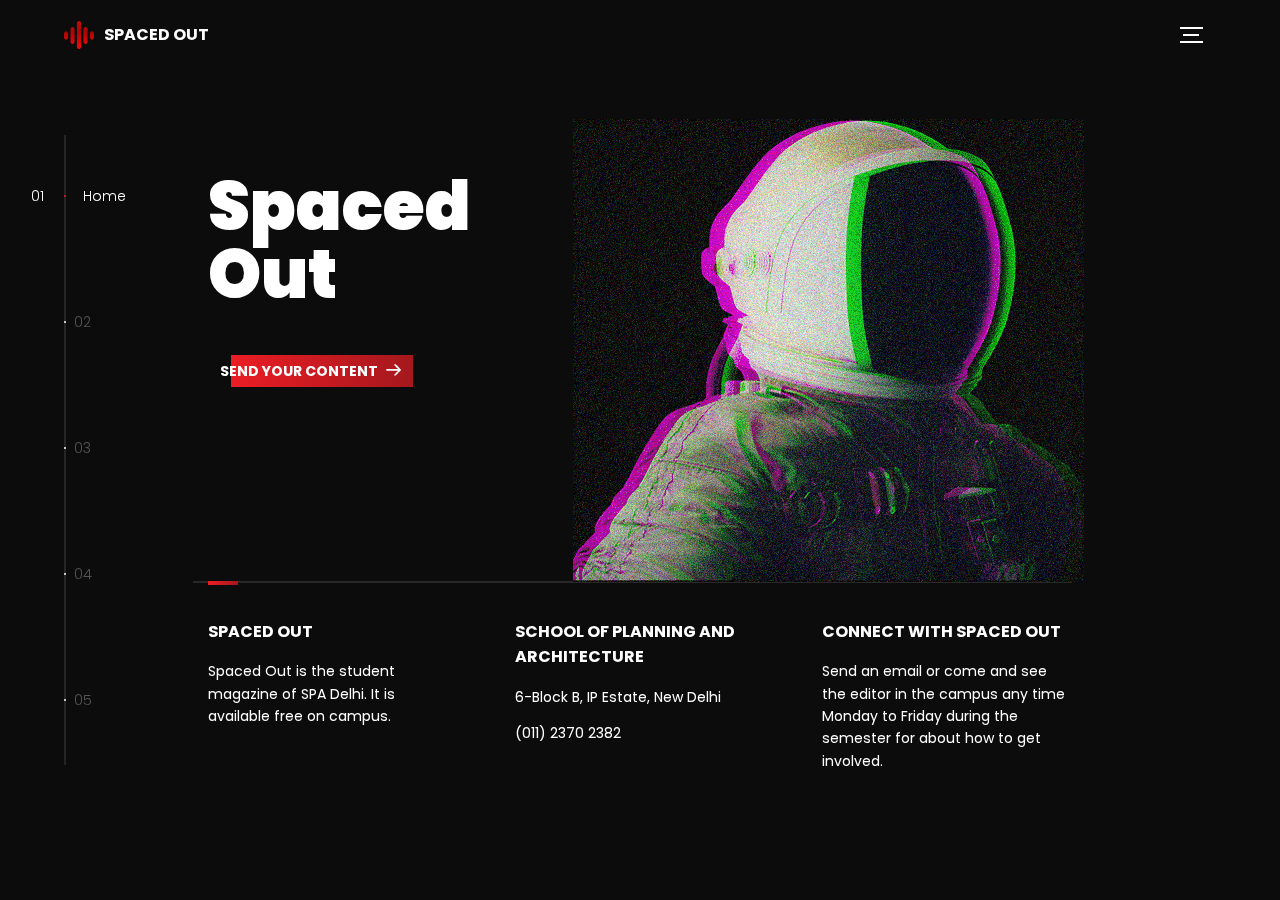
==== commit a60d6e4c: "update links to policies" ====
--- a/index.html
+++ b/index.html
@@ -168,9 +168,9 @@
                     <a href="tel:+918989541211">+91 8989541211</a> -->
                     <h2>ABOUT SPACED OUT</h2>
                     <p><i>Spaced Out</i>, our 16-page monthly magazine covers a wide range of issues relevant to students and the wider public, from current events to public profiles, domestic and international politics, opinion and a wide range of arts.</p>
-                    <span onclick="location='/letterspolicy'" class="link--kurkure" data-letters="To the editor">Letters policy</span><br/>
-                    <span onclick="location='/subscription'" class="link--kurkure" data-letters="Quarterly">Subscription</span><br/>
-                    <span onclick="location='/legal'" class="link--kurkure" data-letters="Legal">Policies</span>
+                    <span onclick="location='/letterspolicy/index.html'" class="link--kurkure" data-letters="To the editor">Letters policy</span><br/>
+                    <span onclick="location='/subscription/index.html'" class="link--kurkure" data-letters="Quarterly">Subscription</span><br/>
+                    <span onclick="location='/legal/index.html'" class="link--kurkure" data-letters="Legal">Policies</span>
                   </div>
                   <ul class="modal--options">
                     <!-- <li><a href="#0">Twitter</a></li>
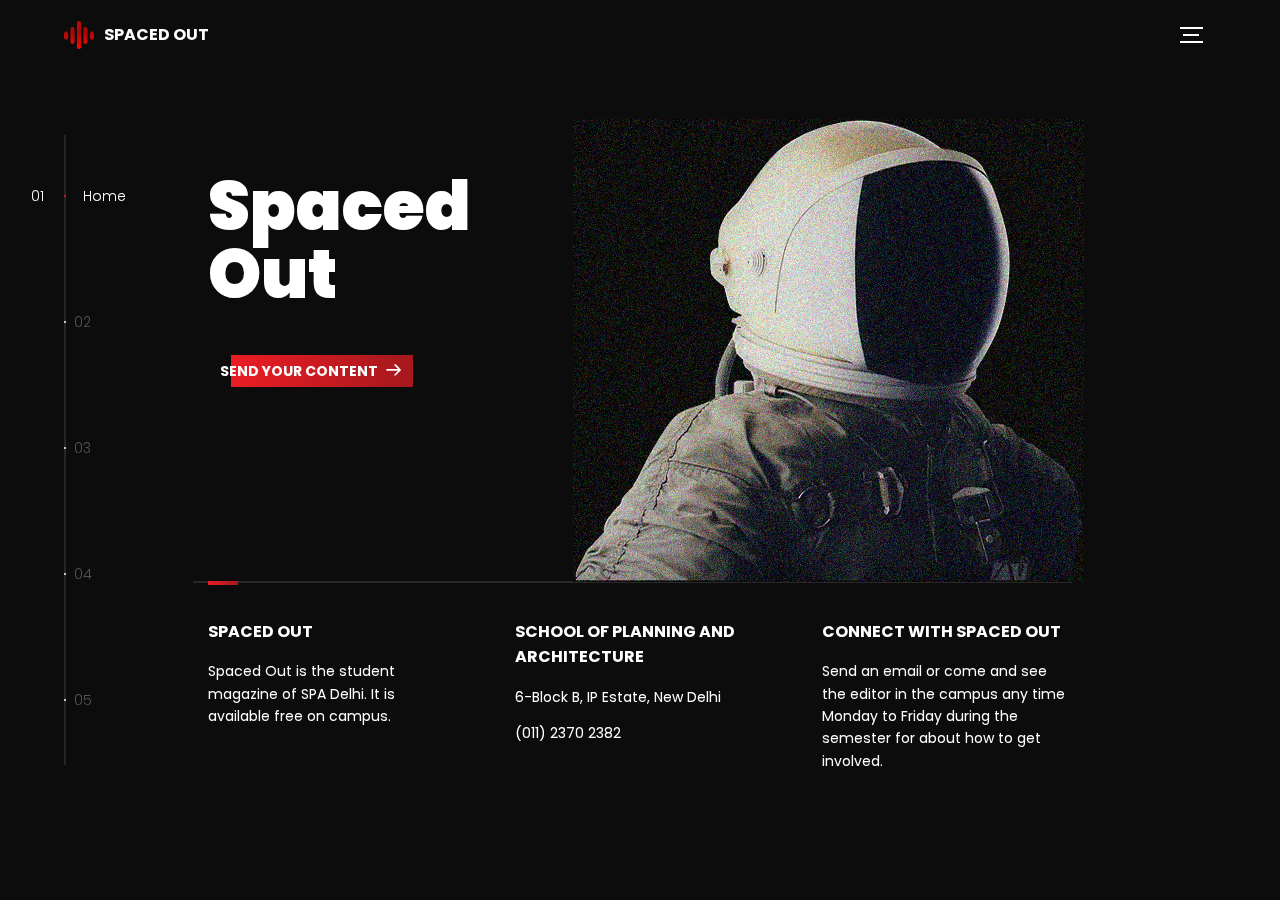
==== commit a7c7b0c3: "update link to policies without index.html" ====
--- a/index.html
+++ b/index.html
@@ -168,9 +168,9 @@
                     <a href="tel:+918989541211">+91 8989541211</a> -->
                     <h2>ABOUT SPACED OUT</h2>
                     <p><i>Spaced Out</i>, our 16-page monthly magazine covers a wide range of issues relevant to students and the wider public, from current events to public profiles, domestic and international politics, opinion and a wide range of arts.</p>
-                    <span onclick="location='/letterspolicy/index.html'" class="link--kurkure" data-letters="To the editor">Letters policy</span><br/>
-                    <span onclick="location='/subscription/index.html'" class="link--kurkure" data-letters="Quarterly">Subscription</span><br/>
-                    <span onclick="location='/legal/index.html'" class="link--kurkure" data-letters="Legal">Policies</span>
+                    <span onclick="location='letterspolicy'" class="link--kurkure" data-letters="To the editor">Letters policy</span><br/>
+                    <span onclick="location='subscription" class="link--kurkure" data-letters="Quarterly">Subscription</span><br/>
+                    <span onclick="location='legal'" class="link--kurkure" data-letters="Legal">Policies</span>
                   </div>
                   <ul class="modal--options">
                     <!-- <li><a href="#0">Twitter</a></li>
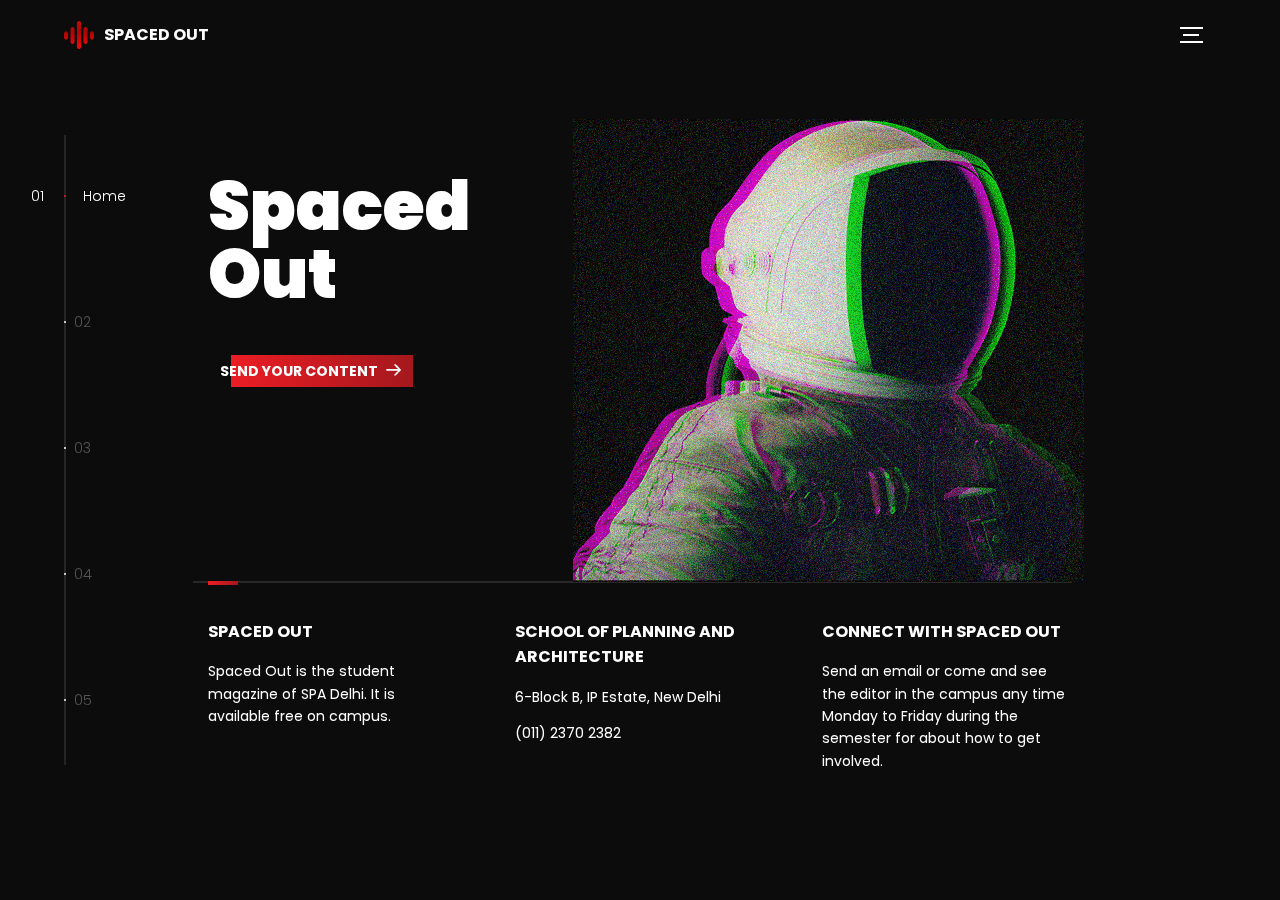
==== commit e9fc6f82: "update policy links" ====
--- a/index.html
+++ b/index.html
@@ -169,8 +169,8 @@
                     <h2>ABOUT SPACED OUT</h2>
                     <p><i>Spaced Out</i>, our 16-page monthly magazine covers a wide range of issues relevant to students and the wider public, from current events to public profiles, domestic and international politics, opinion and a wide range of arts.</p>
                     <span onclick="location='letterspolicy'" class="link--kurkure" data-letters="To the editor">Letters policy</span><br/>
-                    <span onclick="location='subscription" class="link--kurkure" data-letters="Quarterly">Subscription</span><br/>
-                    <span onclick="location='legal'" class="link--kurkure" data-letters="Legal">Policies</span>
+                    <span onclick="location='subscription'" class="link--kurkure" data-letters="Quarterly">Subscription</span><br/>
+                    <span onclick="location='legal'" class="link--kurkure" data-letters="Legal">Terms</span>
                   </div>
                   <ul class="modal--options">
                     <!-- <li><a href="#0">Twitter</a></li>
--- a/assets/css/main.css
+++ b/assets/css/main.css
@@ -1817,7 +1817,7 @@
   outline: none;
 	text-decoration: none;
 	position: relative;
-	font-size: 4em;
+	font-size: 2.1em;
 	line-height: 1;
 	color: #eb1d24;
 	display: inline-block;
